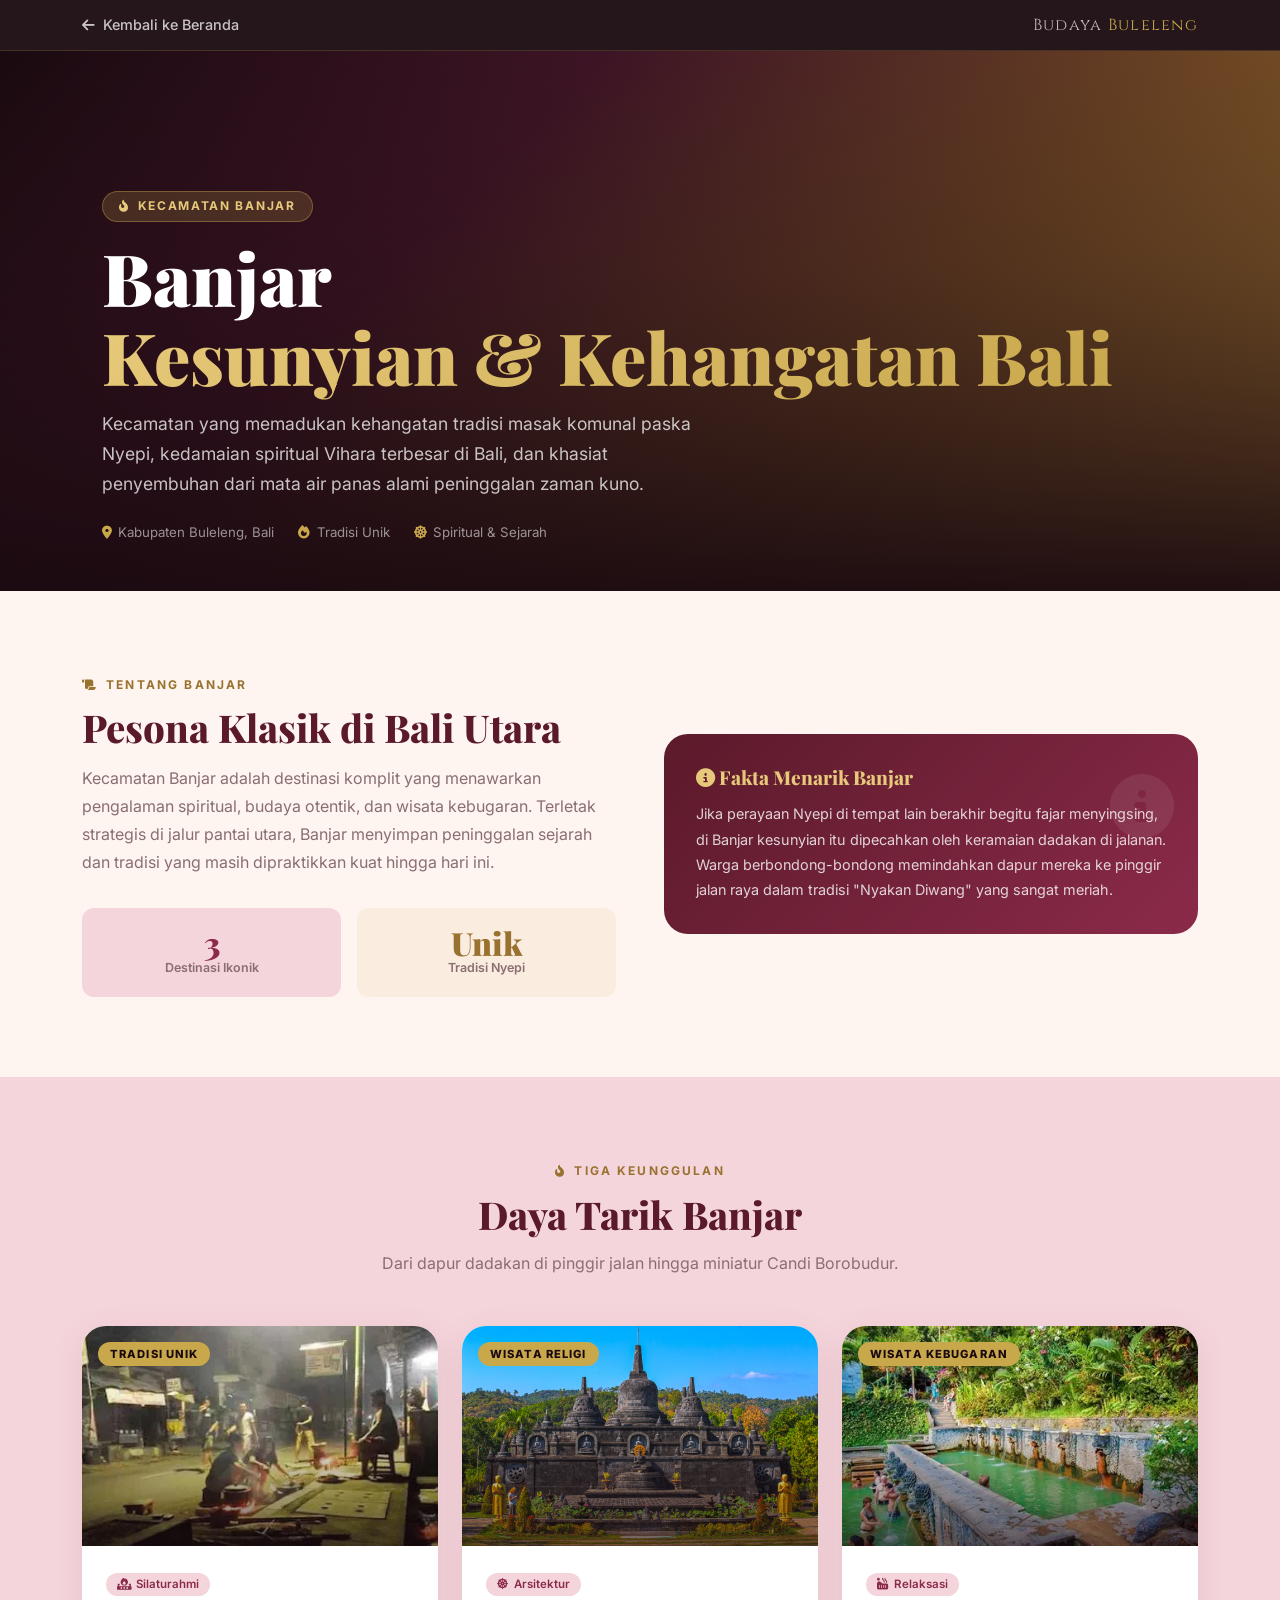
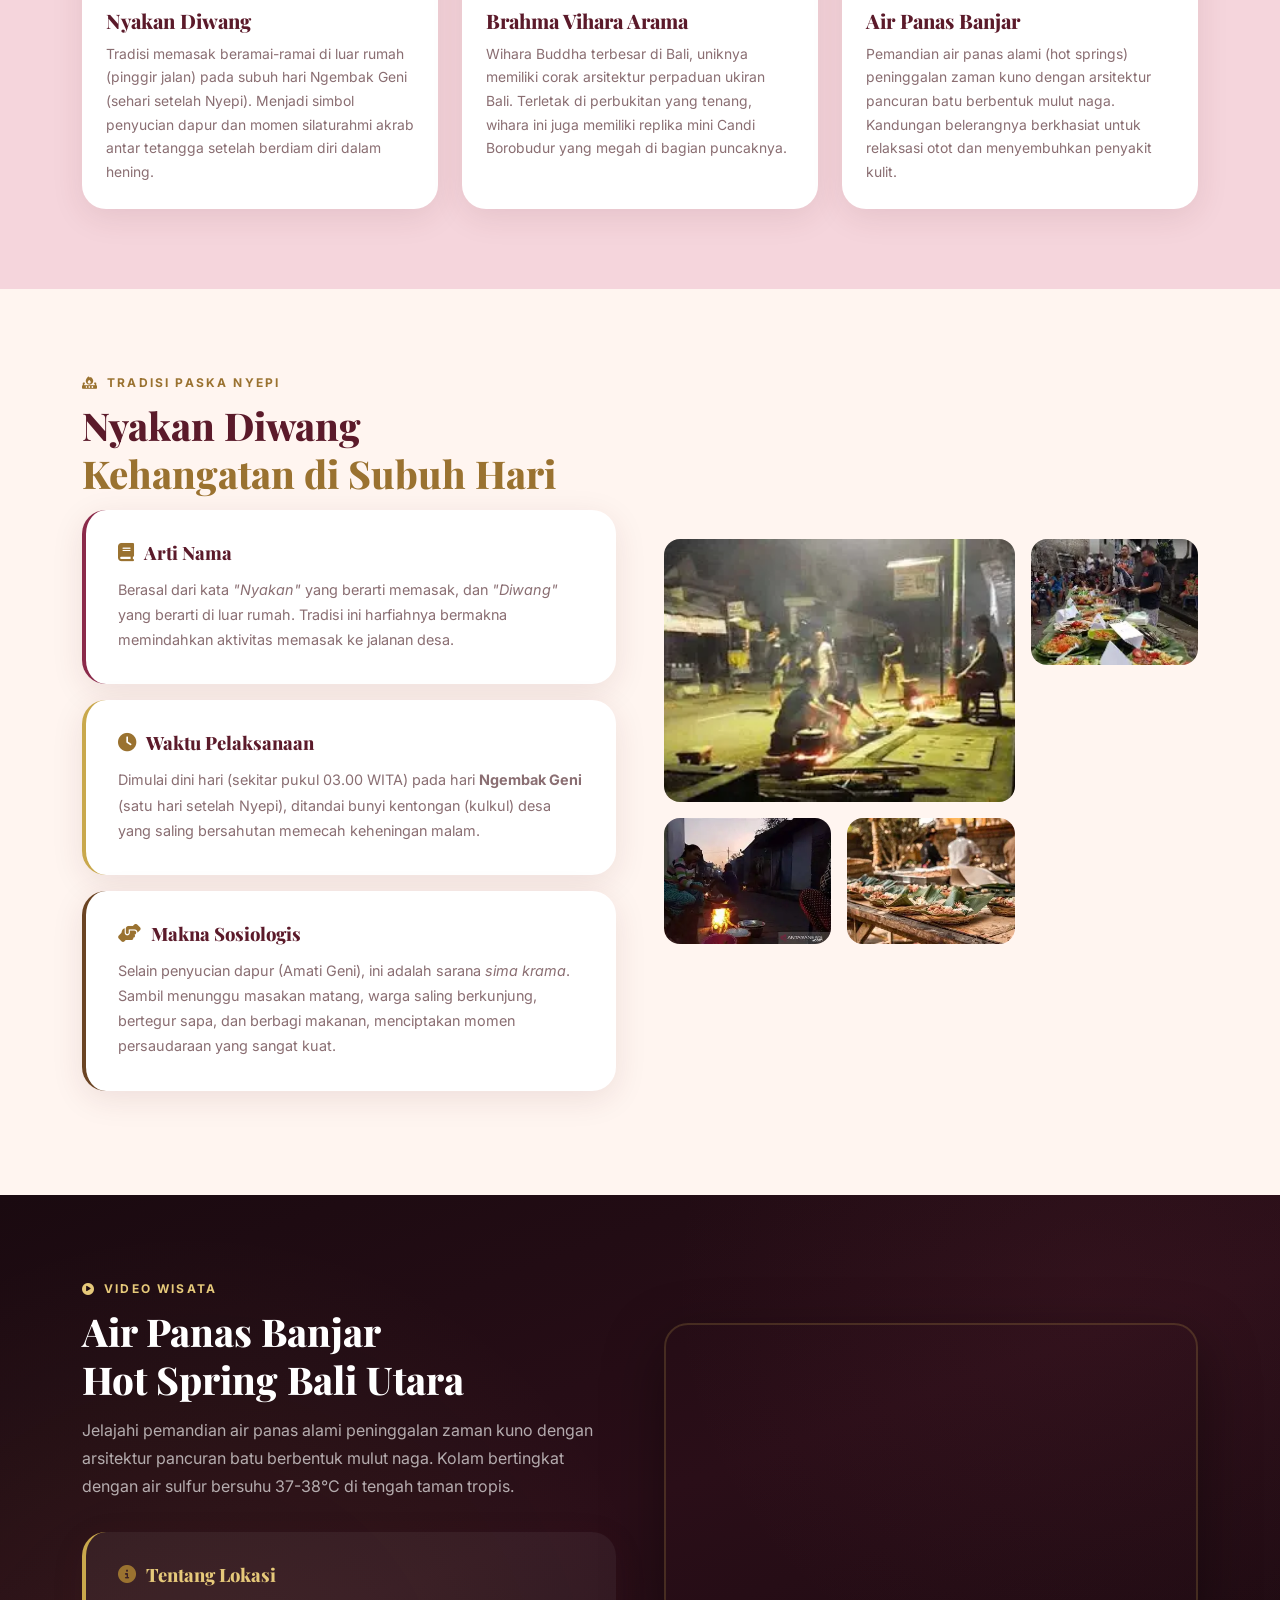
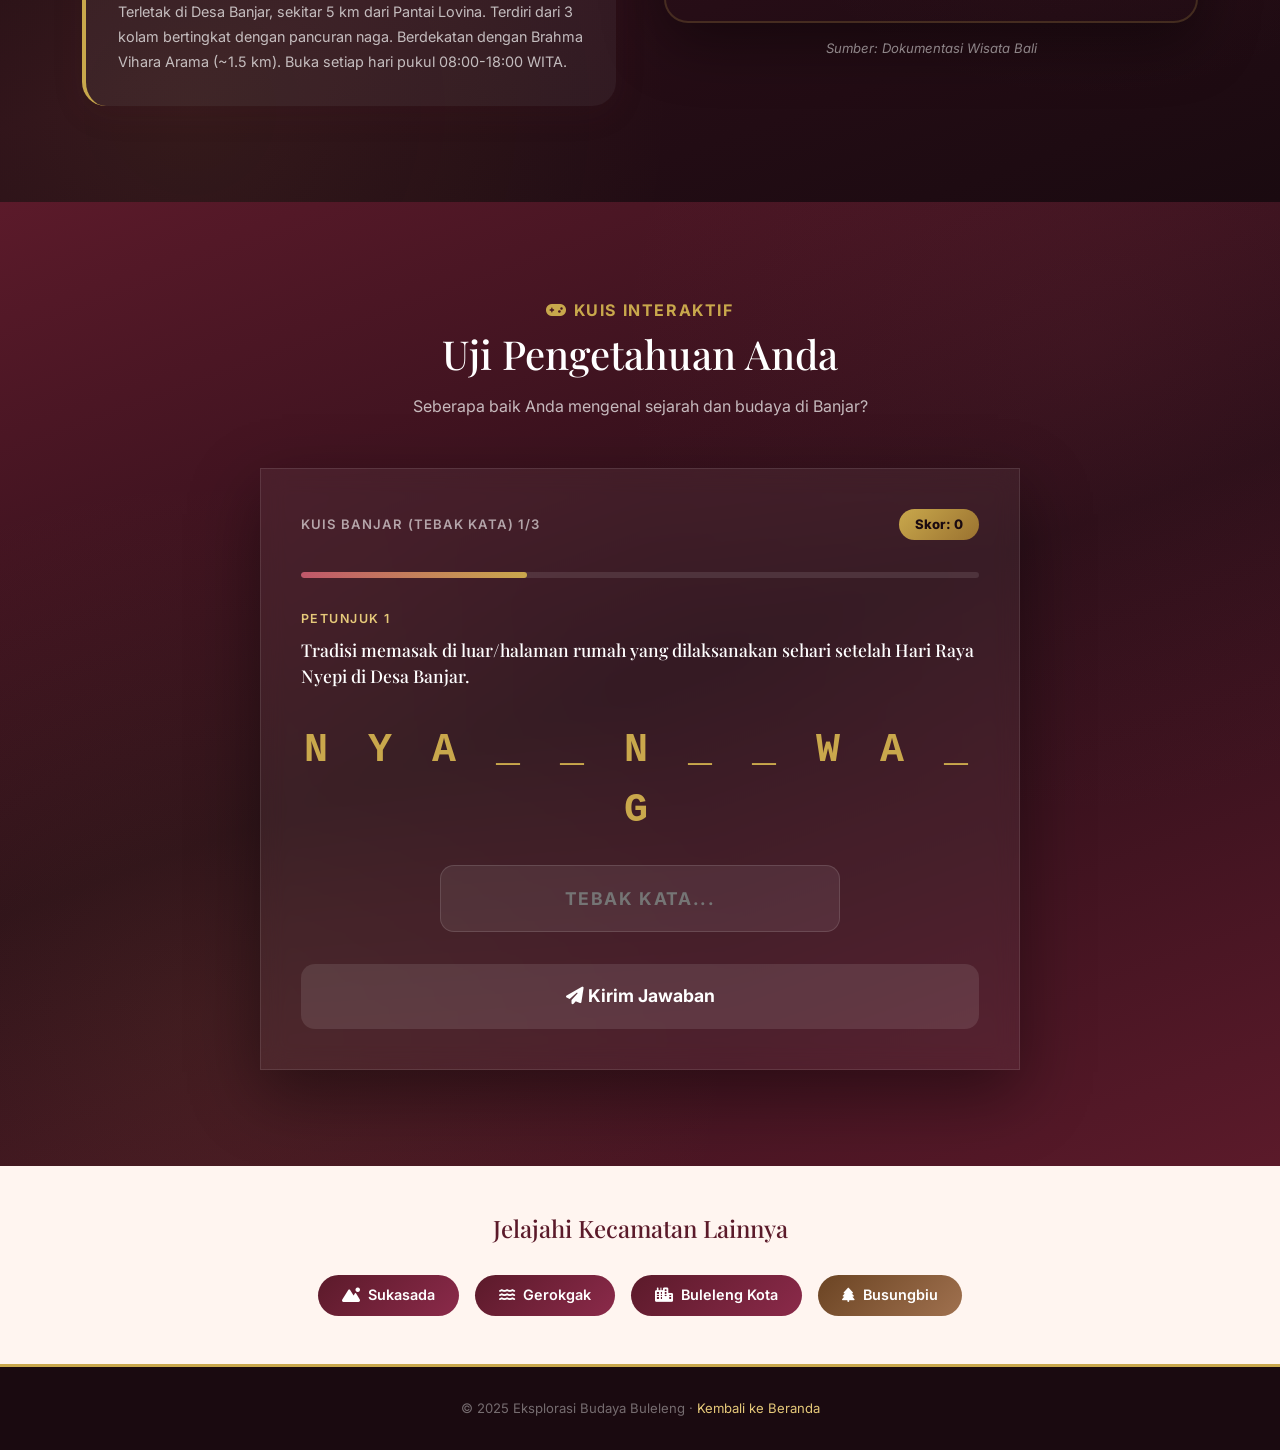
==== banjar.html @ 9726cd0d "Add files via upload" ====
<!DOCTYPE html>
<html lang="id">
<head>
  <meta charset="UTF-8"/>
  <meta name="viewport" content="width=device-width, initial-scale=1.0"/>
  <meta name="description" content="Eksplorasi budaya Kecamatan Banjar, Buleleng, Bali. Tradisi Nyakan Diwang, Brahma Vihara Arama, dan Air Panas Banjar."/>
  <title>Banjar – Eksplorasi Budaya Buleleng</title>
  <link href="https://cdn.jsdelivr.net/npm/bootstrap@5.3.3/dist/css/bootstrap.min.css" rel="stylesheet"/>
  <link href="https://cdnjs.cloudflare.com/ajax/libs/font-awesome/6.5.2/css/all.min.css" rel="stylesheet"/>
  <link href="https://fonts.googleapis.com/css2?family=Playfair+Display:ital,wght@0,400;0,700;0,900;1,400&family=Inter:wght@300;400;500;600;700&family=Cinzel:wght@400;700&display=swap" rel="stylesheet"/>
  <link href="kecamatan.css" rel="stylesheet"/>
</head>
<body>

<div class="topbar">
  <div class="container d-flex align-items-center justify-content-between">
    <a href="index.html" class="back-btn"><i class="fa-solid fa-arrow-left"></i> Kembali ke Beranda</a>
    <span class="topbar-brand"><span>Budaya</span> Buleleng</span>

  </div>
</div>

<div class="page-hero" style="background:linear-gradient(135deg,#1A0A10,#3D1425,#6B4423,#9A7230);">
  <div class="page-hero-overlay"></div>
  <div class="page-hero-content container">
    <div class="page-hero-badge"><i class="fa-solid fa-fire-flame-curved"></i> Kecamatan Banjar</div>
    <h1 class="page-hero-title">Banjar<br><span class="accent">Kesunyian & Kehangatan Bali</span></h1>
    <p class="page-hero-desc">Kecamatan yang memadukan kehangatan tradisi masak komunal paska Nyepi, kedamaian spiritual Vihara terbesar di Bali, dan khasiat penyembuhan dari mata air panas alami peninggalan zaman kuno.</p>
    <div class="hero-meta">
      <span class="hero-meta-item"><i class="fa-solid fa-location-dot"></i> Kabupaten Buleleng, Bali</span>
      <span class="hero-meta-item"><i class="fa-solid fa-fire"></i> Tradisi Unik</span>
      <span class="hero-meta-item"><i class="fa-solid fa-dharmachakra"></i> Spiritual &amp; Sejarah</span>
    </div>
  </div>
</div>

<section class="content-section">
  <div class="container">
    <div class="row g-5 align-items-center">
      <div class="col-lg-6 reveal">
        <div class="sec-tag"><i class="fa-solid fa-scroll"></i> Tentang Banjar</div>
        <h2 class="sec-title">Pesona Klasik di Bali Utara</h2>
        <p class="sec-desc">Kecamatan Banjar adalah destinasi komplit yang menawarkan pengalaman spiritual, budaya otentik, dan wisata kebugaran. Terletak strategis di jalur pantai utara, Banjar menyimpan peninggalan sejarah dan tradisi yang masih dipraktikkan kuat hingga hari ini.</p>
        <div class="row g-3">
          <div class="col-6"><div class="stat-box maroon"><div class="stat-box-number">3</div><div class="stat-box-label">Destinasi Ikonik</div></div></div>
          <div class="col-6"><div class="stat-box gold"><div class="stat-box-number">Unik</div><div class="stat-box-label">Tradisi Nyepi</div></div></div>
        </div>
      </div>
      <div class="col-lg-6 reveal reveal-delay-2">
        <div class="fact-box">
          <h4><i class="fa-solid fa-circle-info"></i> Fakta Menarik Banjar</h4>
          <p>Jika perayaan Nyepi di tempat lain berakhir begitu fajar menyingsing, di Banjar kesunyian itu dipecahkan oleh keramaian dadakan di jalanan. Warga berbondong-bondong memindahkan dapur mereka ke pinggir jalan raya dalam tradisi "Nyakan Diwang" yang sangat meriah.</p>
        </div>
      </div>
    </div>
  </div>
</section>

<section class="content-section alt-bg">
  <div class="container">
    <div class="section-header text-center mb-5 reveal">
      <div class="sec-tag"><i class="fa-solid fa-fire-flame-curved"></i> Tiga Keunggulan</div>
      <h2 class="sec-title">Daya Tarik Banjar</h2>
      <p style="color:var(--text-muted);max-width:560px;margin:0 auto;font-size:1rem;line-height:1.7;">Dari dapur dadakan di pinggir jalan hingga miniatur Candi Borobudur.</p>
    </div>
    <div class="row g-4">
      <div class="col-lg-4 col-md-6 reveal reveal-delay-1">
        <div class="topic-card">
          <div class="topic-card-img">
            <img src="footage/banjar/nyakandiwang1.webp" alt="Nyakan Diwang" loading="lazy" onerror="this.style.display='none'; this.parentElement.style.background='linear-gradient(135deg,var(--brown),var(--gold-dark))';">
            <div class="topic-card-img-overlay"></div>
            <div class="topic-card-badge">Tradisi Unik</div>
          </div>
          <div class="topic-card-body">
            <div class="topic-tag"><i class="fa-solid fa-fire-burner"></i> Silaturahmi</div>
            <h3>Nyakan Diwang</h3>
            <p>Tradisi memasak beramai-ramai di luar rumah (pinggir jalan) pada subuh hari Ngembak Geni (sehari setelah Nyepi). Menjadi simbol penyucian dapur dan momen silaturahmi akrab antar tetangga setelah berdiam diri dalam hening.</p>
          </div>
        </div>
      </div>
      <div class="col-lg-4 col-md-6 reveal reveal-delay-2">
        <div class="topic-card">
          <div class="topic-card-img">
            <img src="footage/banjar/brahmaviharaarama.jpg" alt="Brahma Vihara Arama" loading="lazy" onerror="this.style.display='none'; this.parentElement.style.background='linear-gradient(135deg,var(--primary),var(--primary-mid))';">
            <div class="topic-card-img-overlay"></div>
            <div class="topic-card-badge">Wisata Religi</div>
          </div>
          <div class="topic-card-body">
            <div class="topic-tag"><i class="fa-solid fa-dharmachakra"></i> Arsitektur</div>
            <h3>Brahma Vihara Arama</h3>
            <p>Wihara Buddha terbesar di Bali, uniknya memiliki corak arsitektur perpaduan ukiran Bali. Terletak di perbukitan yang tenang, wihara ini juga memiliki replika mini Candi Borobudur yang megah di bagian puncaknya.</p>
          </div>
        </div>
      </div>
      <div class="col-lg-4 col-md-6 reveal reveal-delay-3">
        <div class="topic-card">
          <div class="topic-card-img">
            <img src="footage/banjar/airpanasbanjar.webp" alt="Air Panas Banjar" loading="lazy" onerror="this.style.display='none'; this.parentElement.style.background='linear-gradient(135deg,var(--primary-mid),var(--primary-light))';">
            <div class="topic-card-img-overlay"></div>
            <div class="topic-card-badge">Wisata Kebugaran</div>
          </div>
          <div class="topic-card-body">
            <div class="topic-tag"><i class="fa-solid fa-hot-tub-person"></i> Relaksasi</div>
            <h3>Air Panas Banjar</h3>
            <p>Pemandian air panas alami (hot springs) peninggalan zaman kuno dengan arsitektur pancuran batu berbentuk mulut naga. Kandungan belerangnya berkhasiat untuk relaksasi otot dan menyembuhkan penyakit kulit.</p>
          </div>
        </div>
      </div>
    </div>
  </div>
</section>

<!-- DETAIL NYAKAN DIWANG -->
<section class="content-section">
  <div class="container">
    <div class="row g-5 align-items-center">
      <div class="col-lg-6 reveal">
        <div class="sec-tag"><i class="fa-solid fa-fire-burner"></i> Tradisi Paska Nyepi</div>
        <h2 class="sec-title">Nyakan Diwang<br><span style="color:var(--gold-dark);">Kehangatan di Subuh Hari</span></h2>
        <div class="info-block mb-3">
          <h4><i class="fa-solid fa-book"></i> Arti Nama</h4>
          <p>Berasal dari kata <em>"Nyakan"</em> yang berarti memasak, dan <em>"Diwang"</em> yang berarti di luar rumah. Tradisi ini harfiahnya bermakna memindahkan aktivitas memasak ke jalanan desa.</p>
        </div>
        <div class="info-block gold-border mb-3">
          <h4><i class="fa-solid fa-clock"></i> Waktu Pelaksanaan</h4>
          <p>Dimulai dini hari (sekitar pukul 03.00 WITA) pada hari <strong>Ngembak Geni</strong> (satu hari setelah Nyepi), ditandai bunyi kentongan (kulkul) desa yang saling bersahutan memecah keheningan malam.</p>
        </div>
        <div class="info-block brown-border">
          <h4><i class="fa-solid fa-handshake-angle"></i> Makna Sosiologis</h4>
          <p>Selain penyucian dapur (Amati Geni), ini adalah sarana <em>sima krama</em>. Sambil menunggu masakan matang, warga saling berkunjung, bertegur sapa, dan berbagi makanan, menciptakan momen persaudaraan yang sangat kuat.</p>
        </div>
      </div>
      <div class="col-lg-6 reveal reveal-delay-2">
        <div class="gallery-grid">
          <div class="gallery-item" style="grid-column:span 2;">
            <img src="footage/banjar/nyakandiwang1.webp" alt="Masak luar rumah" loading="lazy">
            <div class="gallery-item-overlay"><i class="fa-solid fa-magnifying-glass-plus"></i></div>
          </div>
          <div class="gallery-item">
            <img src="footage/banjar/nyakandiwang2.webp" alt="Kebersamaan" loading="lazy">
            <div class="gallery-item-overlay"><i class="fa-solid fa-magnifying-glass-plus"></i></div>
          </div>
          <div class="gallery-item">
            <img src="footage/banjar/nyakandiwang3.webp" alt="Masak masakan" loading="lazy">
            <div class="gallery-item-overlay"><i class="fa-solid fa-magnifying-glass-plus"></i></div>
          </div>
          <div class="gallery-item">
            <img src="footage/banjar/nyakandiwang4.webp" alt="Suasana pagi" loading="lazy">
            <div class="gallery-item-overlay"><i class="fa-solid fa-magnifying-glass-plus"></i></div>
          </div>
        </div>
      </div>
    </div>
  </div>
</section>

<!-- VIDEO — AIR PANAS BANJAR -->
<section class="video-section">
  <div class="container">
    <div class="row g-5 align-items-center">
      <div class="col-lg-6 reveal">
        <div class="sec-tag"><i class="fa-solid fa-play-circle"></i> Video Wisata</div>
        <h2 class="sec-title">Air Panas Banjar<br>Hot Spring Bali Utara</h2>
        <p class="sec-desc">Jelajahi pemandian air panas alami peninggalan zaman kuno dengan arsitektur pancuran batu berbentuk mulut naga. Kolam bertingkat dengan air sulfur bersuhu 37-38°C di tengah taman tropis.</p>
        <div class="info-block mb-3" style="background:rgba(255,255,255,0.05);border-color:var(--gold);">
          <h4 style="color:var(--gold-light);"><i class="fa-solid fa-info-circle"></i> Tentang Lokasi</h4>
          <p style="color:rgba(255,255,255,0.7);">Terletak di Desa Banjar, sekitar 5 km dari Pantai Lovina. Terdiri dari 3 kolam bertingkat dengan pancuran naga. Berdekatan dengan Brahma Vihara Arama (~1.5 km). Buka setiap hari pukul 08:00-18:00 WITA.</p>
        </div>
      </div>
      <div class="col-lg-6 reveal reveal-delay-2">
        <div class="video-embed">
          <iframe src="https://www.youtube.com/embed/0n7kF4XPb5k" title="Air Panas Banjar — Wisata Bali Utara" allowfullscreen loading="lazy"></iframe>
        </div>
        <p class="video-caption">Sumber: Dokumentasi Wisata Bali</p>
      </div>
    </div>
  </div>
</section>

  <!-- QUIZ SECTION -->
  <section id="quiz-section">
    <div class="container text-center mb-5 reveal">
      <span class="section-tag" style="color:var(--gold); font-weight:700; letter-spacing:0.1em; text-transform:uppercase; display:block; margin-bottom:0.5rem;"><i class="fa-solid fa-gamepad"></i> Kuis Interaktif</span>
      <h2 class="section-title" style="font-family:'Playfair Display',serif; font-size:2.5rem; color:var(--white); margin-bottom:1rem;">Uji Pengetahuan Anda</h2>
      <p class="section-desc" style="color:rgba(255,255,255,0.7); max-width:600px; margin:0 auto;">Seberapa baik Anda mengenal sejarah dan budaya di Banjar?</p>
    </div>
    <div class="container reveal">
      <div class="quiz-wrapper">
        <div class="quiz-box">
          <div class="quiz-header">
            <span class="quiz-progress-label">Kuis Banjar (Tebak Kata) <span id="quiz-progress-text">1/3</span></span>
            <span class="quiz-score-badge" id="quiz-score">Skor: 0</span>
          </div>
          <div class="quiz-progress-bar-wrap">
            <div class="quiz-progress-bar" id="quiz-progress-bar" style="width:33.33%;"></div>
          </div>
          
          <div id="quiz-content">
            <p class="quiz-q-num" id="quiz-q-num">Petunjuk 1</p>
            <h3 class="quiz-question" id="quiz-question-text" style="font-size:1.1rem; font-weight:500;"></h3>
            
            <div style="text-align:center; margin: 2rem 0;">
              <div id="quiz-word-clue" style="font-family: monospace; font-size: 2.5rem; letter-spacing: 0.5rem; color: var(--gold); font-weight: bold; margin-bottom: 1.5rem;"></div>
              
              <input type="text" id="quiz-input" placeholder="Tebak kata..." class="quiz-input-text" style="max-width:400px; text-transform:uppercase; font-weight:bold; letter-spacing:0.1rem; margin:0 auto; display:block;">
            </div>
            
            <button class="quiz-submit-btn" id="quiz-submit-btn" onclick="checkAnswer()"><i class="fa-solid fa-paper-plane"></i> Kirim Jawaban</button>
            <div class="quiz-feedback" id="quiz-feedback"></div>
            <button class="quiz-next-btn" id="quiz-next-btn" onclick="nextQuestion()">Selanjutnya <i class="fa-solid fa-arrow-right"></i></button>
          </div>
          
          <div class="quiz-result" id="quiz-result">
            <span class="result-trophy">🏆</span>
            <h2 class="sec-title mb-3">Kuis Selesai!</h2>
            <p style="color:rgba(255,255,255,0.7); margin-bottom:2rem; font-size:1.1rem;">Skor Akhir Anda: <strong id="quiz-final-score" style="color:var(--gold-light); font-size:1.5rem;">0</strong> / 3</p>
            <button class="pdf-btn" onclick="resetQuiz()"><i class="fa-solid fa-rotate-right"></i> Coba Lagi</button>
          </div>
        </div>
      </div>
    </div>
  </section>

  <!-- Quiz Script -->
  <script>
    const questions = [
      {
        q: "Tradisi memasak di luar/halaman rumah yang dilaksanakan sehari setelah Hari Raya Nyepi di Desa Banjar.",
        word: "NYAKAN DIWANG",
        clue: "N Y A _ _ N   _ _ W A _ G",
        explanation: "Nyakan Diwang adalah tradisi khas Kecamatan Banjar untuk menyucikan rumah dan merekatkan tali persaudaraan antarwarga setelah melaksanakan Catur Brata Penyepian."
      },
      {
        q: "Sumber air alami yang mengandung belerang di Banjar, dipercaya dapat menyembuhkan penyakit kulit.",
        word: "AIR PANAS",
        clue: "A _ R   P _ _ A S",
        explanation: "Air Panas Banjar adalah pemandian air panas alami dengan kadar belerang tinggi peninggalan bersejarah."
      },
      {
        q: "Brahma Vihara Arama merupakan vihara terbesar di Bali, memiliki miniatur arsitektur candi yang sangat terkenal di dunia yaitu candi...",
        word: "BOROBUDUR",
        clue: "B _ R _ _ U D U _",
        explanation: "Vihara ini menampilkan inkulturasi arsitektur Bali dan Buddha, serta memiliki replika Candi Borobudur yang megah."
      }
    ];

    let currentQ = 0;
    let score = 0;

    function renderQuestion() {
      const q = questions[currentQ];
      document.getElementById('quiz-q-num').innerText = `Petunjuk ${currentQ + 1}`;
      document.getElementById('quiz-question-text').innerText = q.q;
      document.getElementById('quiz-word-clue').innerText = q.clue;
      
      const input = document.getElementById('quiz-input');
      input.value = '';
      input.disabled = false;
      input.style.borderColor = 'rgba(255,255,255,0.12)';
      
      document.getElementById('quiz-submit-btn').style.display = 'block';
      document.getElementById('quiz-progress-text').innerText = `${currentQ + 1}/${questions.length}`;
      document.getElementById('quiz-progress-bar').style.width = `${((currentQ + 1) / questions.length) * 100}%`;
      
      const feedback = document.getElementById('quiz-feedback');
      feedback.className = 'quiz-feedback';
      feedback.style.display = 'none';
      document.getElementById('quiz-next-btn').classList.remove('show');
      
      input.focus();
    }

    function checkAnswer() {
      const q = questions[currentQ];
      const input = document.getElementById('quiz-input');
      const userAns = input.value.replace(/\s+/g, '').toLowerCase();
      const correctAns = q.word.replace(/\s+/g, '').toLowerCase();
      
      if(userAns === '') return;
      
      input.disabled = true;
      document.getElementById('quiz-submit-btn').style.display = 'none';
      
      const feedback = document.getElementById('quiz-feedback');
      feedback.style.display = 'block';
      
      if (userAns === correctAns) {
        input.style.borderColor = '#4ade80';
        input.value = q.word; 
        score++;
        document.getElementById('quiz-score').innerText = `Skor: ${score}`;
        feedback.className = 'quiz-feedback correct-fb show';
        feedback.innerHTML = `<i class="fa-solid fa-circle-check"></i> <strong>Benar Sekali!</strong> ${q.explanation}`;
      } else {
        input.style.borderColor = '#f87171';
        feedback.className = 'quiz-feedback wrong-fb show';
        feedback.innerHTML = `<i class="fa-solid fa-circle-xmark"></i> <strong>Salah.</strong> Jawaban yang benar adalah <strong>${q.word}</strong>. ${q.explanation}`;
      }
      
      document.getElementById('quiz-next-btn').classList.add('show');
    }

    document.getElementById('quiz-input').addEventListener('keypress', function(e) {
      if(e.key === 'Enter' && !this.disabled) {
        checkAnswer();
      }
    });

    function nextQuestion() {
      currentQ++;
      if (currentQ < questions.length) {
        renderQuestion();
      } else {
        document.getElementById('quiz-content').style.display = 'none';
        document.getElementById('quiz-result').classList.add('show');
        document.getElementById('quiz-final-score').innerText = score;
      }
    }

    function resetQuiz() {
      currentQ = 0;
      score = 0;
      document.getElementById('quiz-score').innerText = `Skor: 0`;
      document.getElementById('quiz-result').classList.remove('show');
      document.getElementById('quiz-content').style.display = 'block';
      renderQuestion();
    }

    document.addEventListener('DOMContentLoaded', renderQuestion);
  </script>

<section class="nav-kec-section">
  <div class="container">
    <h3>Jelajahi Kecamatan Lainnya</h3>
    <div class="row g-3 justify-content-center">
      <div class="col-auto"><a href="sukasada.html" class="nav-kec-btn"><i class="fa-solid fa-mountain-sun"></i> Sukasada</a></div>
      <div class="col-auto"><a href="gerokgak.html" class="nav-kec-btn"><i class="fa-solid fa-water"></i> Gerokgak</a></div>
      <div class="col-auto"><a href="buleleng.html" class="nav-kec-btn"><i class="fa-solid fa-city"></i> Buleleng Kota</a></div>
      <div class="col-auto"><a href="busungbiu.html" class="nav-kec-btn brown"><i class="fa-solid fa-tree"></i> Busungbiu</a></div>
    </div>
  </div>
</section>

<div class="page-footer"><p>&copy; 2025 Eksplorasi Budaya Buleleng &middot; <a href="index.html">Kembali ke Beranda</a></p></div>

<script src="https://cdn.jsdelivr.net/npm/bootstrap@5.3.3/dist/js/bootstrap.bundle.min.js"></script>
<script>
  const ro = new IntersectionObserver(entries => entries.forEach(e => { if(e.isIntersecting){ e.target.classList.add('visible'); ro.unobserve(e.target); } }), {threshold:0.1, rootMargin:'0px 0px -40px 0px'});
  document.querySelectorAll('.reveal').forEach(el => ro.observe(el));
</script>
</body>
</html>
---- kecamatan.css ----
/* ===================================================
   KECAMATAN DETAIL PAGES — Shared Stylesheet
   Palette: Maroon / Deep Red / Gold (selaras dgn style.css)
   =================================================== */

/* ─── ROOT VARIABLES ─── */
:root {
  --gold:        #C9A84C;
  --gold-light:  #E6C97A;
  --gold-dark:   #9A7230;
  --primary:     #5B1A2A;
  --primary-mid: #8B2A4A;
  --primary-light:#C0576A;
  --primary-pale: #F5D5DC;
  --brown:       #6B4423;
  --brown-light: #A0714F;
  --cream:       #FFF5F0;
  --dark:        #1A0A10;
  --text-muted:  #8A6E72;
  --white:       #FFFFFF;
  --shadow:      0 8px 32px rgba(91,26,42,0.10);
  --shadow-lg:   0 20px 60px rgba(91,26,42,0.18);
  --radius:      16px;
  --radius-lg:   24px;
  --transition:  all 0.35s cubic-bezier(0.4, 0, 0.2, 1);
}

/* ─── RESET ─── */
*, *::before, *::after { box-sizing: border-box; margin: 0; padding: 0; }
html { scroll-behavior: smooth; }
body { font-family: 'Inter', sans-serif; background: var(--cream); color: var(--dark); overflow-x: hidden; }
::-webkit-scrollbar { width: 8px; }
::-webkit-scrollbar-track { background: var(--dark); }
::-webkit-scrollbar-thumb { background: var(--gold); border-radius: 4px; }

/* ─── TOPBAR ─── */
.topbar {
  background: rgba(26, 10, 16, 0.95);
  backdrop-filter: blur(12px); -webkit-backdrop-filter: blur(12px);
  padding: 0.8rem 2rem;
  position: sticky; top: 0; z-index: 100;
  border-bottom: 1px solid rgba(201,168,76,0.2);
}
.back-btn {
  display: inline-flex; align-items: center; gap: 0.5rem;
  color: rgba(255,255,255,0.75); text-decoration: none;
  font-size: 0.9rem; font-weight: 500; transition: color 0.3s;
}
.back-btn:hover { color: var(--gold-light); }
.topbar-brand {
  font-family: 'Cinzel', serif; color: var(--gold);
  font-size: 1rem; letter-spacing: 0.08em;
}
.topbar-brand span { color: rgba(255,255,255,0.7); }

/* ─── PAGE HERO ─── */
.page-hero {
  position: relative; min-height: 60vh;
  display: flex; align-items: flex-end; overflow: hidden;
  background: linear-gradient(135deg, #1A0A10, #3D1425, #5B1A2A);
}
.page-hero::before {
  content: ''; position: absolute; inset: 0;
  background-size: cover; background-position: center;
  opacity: 0.25;
}
.page-hero-overlay {
  position: absolute; inset: 0;
  background: linear-gradient(to top, rgba(26,10,16,0.95) 0%, rgba(26,10,16,0.3) 60%, transparent 100%);
}
.page-hero-content {
  position: relative; z-index: 2; padding: 4rem 2rem 3rem; width: 100%;
}
.page-hero-badge {
  display: inline-flex; align-items: center; gap: 0.5rem;
  background: rgba(201,168,76,0.2); border: 1px solid rgba(201,168,76,0.4);
  color: var(--gold-light); padding: 0.35rem 1rem; border-radius: 50px;
  font-size: 0.75rem; font-weight: 700; letter-spacing: 0.14em;
  text-transform: uppercase; margin-bottom: 1rem;
  backdrop-filter: blur(8px);
}
.page-hero-title {
  font-family: 'Playfair Display', serif;
  font-size: clamp(2.5rem, 6vw, 4.5rem); font-weight: 900;
  color: var(--white); line-height: 1.1; margin-bottom: 0.8rem;
}
.page-hero-title .accent {
  background: linear-gradient(135deg, var(--gold-light), var(--gold));
  -webkit-background-clip: text; -webkit-text-fill-color: transparent;
  background-clip: text;
}
.page-hero-desc {
  font-size: 1.1rem; color: rgba(255,255,255,0.75);
  max-width: 600px; line-height: 1.7; margin-bottom: 1.5rem;
}
.hero-meta { display: flex; gap: 1.5rem; flex-wrap: wrap; }
.hero-meta-item {
  display: flex; align-items: center; gap: 0.4rem;
  color: rgba(255,255,255,0.55); font-size: 0.83rem;
}
.hero-meta-item i { color: var(--gold); }

/* ─── PDF DOWNLOAD BUTTON ─── */
.pdf-btn {
  display: inline-flex; align-items: center; gap: 0.5rem;
  background: linear-gradient(135deg, var(--gold), var(--gold-dark));
  color: var(--dark); font-weight: 700; padding: 0.7rem 1.6rem;
  border-radius: 50px; text-decoration: none; font-size: 0.9rem;
  transition: var(--transition);
  box-shadow: 0 4px 16px rgba(201,168,76,0.35);
}
.pdf-btn:hover {
  transform: translateY(-2px);
  box-shadow: 0 8px 24px rgba(201,168,76,0.5);
  color: var(--dark);
}

/* ─── CONTENT SECTIONS ─── */
.content-section { padding: 5rem 0; }
.content-section.alt-bg { background: var(--primary-pale); }

/* ─── SECTION HEADER ─── */
.sec-tag {
  display: inline-flex; align-items: center; gap: 0.5rem;
  color: var(--gold-dark); font-size: 0.75rem; font-weight: 700;
  letter-spacing: 0.18em; text-transform: uppercase; margin-bottom: 0.6rem;
}
.sec-title {
  font-family: 'Playfair Display', serif;
  font-size: clamp(1.6rem, 3.5vw, 2.4rem); font-weight: 800;
  color: var(--primary); line-height: 1.25; margin-bottom: 0.8rem;
}
.sec-desc {
  font-size: 1rem; color: var(--text-muted);
  line-height: 1.75; margin-bottom: 2rem;
}

/* ─── TOPIC CARDS ─── */
.topic-card {
  background: var(--white); border-radius: var(--radius-lg);
  overflow: hidden; box-shadow: var(--shadow);
  transition: transform 0.3s, box-shadow 0.3s; height: 100%;
}
.topic-card:hover { transform: translateY(-6px); box-shadow: var(--shadow-lg); }
.topic-card-img { position: relative; height: 220px; overflow: hidden; }
.topic-card-img img {
  width: 100%; height: 100%; object-fit: cover; transition: transform 0.5s;
}
.topic-card:hover .topic-card-img img { transform: scale(1.07); }
.topic-card-img-overlay {
  position: absolute; inset: 0;
  background: linear-gradient(to top, rgba(26,10,16,0.6) 0%, transparent 60%);
}
.topic-card-badge {
  position: absolute; top: 1rem; left: 1rem;
  background: var(--gold); color: var(--dark);
  padding: 0.25rem 0.75rem; border-radius: 50px;
  font-size: 0.7rem; font-weight: 800;
  letter-spacing: 0.1em; text-transform: uppercase;
}
.topic-card-body { padding: 1.5rem; }
.topic-card-body h3 {
  font-family: 'Playfair Display', serif;
  font-size: 1.25rem; font-weight: 800;
  color: var(--primary); margin-bottom: 0.6rem;
}
.topic-card-body p {
  font-size: 0.87rem; color: var(--text-muted);
  line-height: 1.7; margin: 0;
}
.topic-tag {
  display: inline-flex; align-items: center; gap: 0.3rem;
  background: var(--primary-pale); color: var(--primary-mid);
  padding: 0.2rem 0.7rem; border-radius: 50px;
  font-size: 0.72rem; font-weight: 600; margin-bottom: 0.8rem;
}

/* ─── INFO BLOCKS ─── */
.info-block {
  background: var(--white); border-radius: var(--radius-lg);
  padding: 2rem; box-shadow: var(--shadow); margin-bottom: 1.5rem;
  border-left: 4px solid var(--primary-mid);
}
.info-block.gold-border { border-left-color: var(--gold); }
.info-block.brown-border { border-left-color: var(--brown); }
.info-block h4 {
  font-family: 'Playfair Display', serif;
  font-size: 1.15rem; font-weight: 800;
  color: var(--primary); margin-bottom: 0.8rem;
  display: flex; align-items: center; gap: 0.6rem;
}
.info-block h4 i { color: var(--gold-dark); }
.info-block p {
  font-size: 0.9rem; color: var(--text-muted);
  line-height: 1.75; margin: 0;
}

/* ─── GALLERY ─── */
.gallery-grid {
  display: grid; grid-template-columns: repeat(3, 1fr); gap: 1rem;
}
@media (max-width: 768px) { .gallery-grid { grid-template-columns: 1fr 1fr; } }
@media (max-width: 480px) { .gallery-grid { grid-template-columns: 1fr; } }
.gallery-item {
  border-radius: var(--radius); overflow: hidden;
  aspect-ratio: 4/3; cursor: pointer; position: relative;
}
.gallery-item img {
  width: 100%; height: 100%; object-fit: cover; transition: transform 0.4s;
}
.gallery-item:hover img { transform: scale(1.08); }
.gallery-item-overlay {
  position: absolute; inset: 0; background: rgba(26,10,16,0.35);
  opacity: 0; transition: opacity 0.3s;
  display: flex; align-items: center; justify-content: center;
  color: #fff; font-size: 1.5rem;
}
.gallery-item:hover .gallery-item-overlay { opacity: 1; }

/* ─── FACT BOX ─── */
.fact-box {
  background: linear-gradient(135deg, var(--primary), var(--primary-mid));
  color: var(--white); border-radius: var(--radius-lg);
  padding: 2rem; position: relative; overflow: hidden;
}
.fact-box::before {
  content: '\f05a'; font-family: 'Font Awesome 6 Free'; font-weight: 900;
  position: absolute; right: 1.5rem; top: 1.5rem;
  font-size: 4rem; opacity: 0.08;
}
.fact-box h4 {
  font-family: 'Playfair Display', serif;
  font-size: 1.2rem; font-weight: 800;
  color: var(--gold-light); margin-bottom: 0.8rem;
}
.fact-box p {
  font-size: 0.9rem; color: rgba(255,255,255,0.8);
  line-height: 1.75; margin: 0;
}

/* ─── STAT BOX ─── */
.stat-box {
  border-radius: 12px; padding: 1.2rem; text-align: center;
}
.stat-box.maroon { background: var(--primary-pale); }
.stat-box.gold { background: rgba(201,168,76,0.1); }
.stat-box-number {
  font-family: 'Playfair Display', serif;
  font-size: 2rem; font-weight: 900; line-height: 1;
}
.stat-box.maroon .stat-box-number { color: var(--primary-mid); }
.stat-box.gold .stat-box-number { color: var(--gold-dark); }
.stat-box-label {
  font-size: 0.78rem; color: var(--text-muted); font-weight: 600;
}

/* ─── DECORATIVE BOX ─── */
.deco-box {
  background: linear-gradient(135deg, var(--primary), var(--primary-mid));
  border-radius: var(--radius-lg); padding: 3rem;
  text-align: center; color: white; position: relative; overflow: hidden;
}
.deco-box::before {
  content: ''; position: absolute; top: -30px; right: -30px;
  width: 200px; height: 200px;
  background: rgba(255,255,255,0.04); border-radius: 50%;
}
.deco-box .deco-icon {
  font-size: 4rem; opacity: 0.3; margin-bottom: 1.5rem; display: block;
}
.deco-box h3 {
  font-family: 'Playfair Display', serif;
  font-size: 1.8rem; color: var(--gold-light); margin-bottom: 1rem;
}
.deco-box p {
  font-size: 0.9rem; color: rgba(255,255,255,0.75); line-height: 1.75;
}
.deco-box .deco-stat {
  padding: 1rem; background: rgba(255,255,255,0.08);
  border-radius: 12px; margin-top: 1rem;
}
.deco-box .deco-stat-number {
  font-size: 2rem; font-weight: 900;
  font-family: 'Playfair Display', serif; color: var(--gold-light);
}
.deco-box .deco-stat-label {
  font-size: 0.78rem; color: rgba(255,255,255,0.55);
}

/* ─── VIDEO SECTION ─── */
.video-section {
  background: linear-gradient(160deg, var(--dark) 0%, #2A0E18 50%, var(--dark) 100%);
  padding: 5rem 0; position: relative; overflow: hidden;
}
.video-section::before {
  content: ''; position: absolute; inset: 0;
  background-image:
    radial-gradient(circle at 15% 85%, rgba(201,168,76,0.08) 0%, transparent 40%),
    radial-gradient(circle at 85% 15%, rgba(192,87,106,0.06) 0%, transparent 35%);
  pointer-events: none;
}
.video-section .sec-title { color: var(--white); }
.video-section .sec-desc { color: rgba(255,255,255,0.65); }
.video-section .sec-tag { color: var(--gold-light); }
.video-embed {
  border-radius: var(--radius-lg); overflow: hidden;
  box-shadow: 0 20px 60px rgba(0,0,0,0.4);
  aspect-ratio: 16/9; width: 100%;
  border: 2px solid rgba(201,168,76,0.2);
}
.video-embed iframe {
  width: 100%; height: 100%; border: none;
}
.video-caption {
  color: rgba(255,255,255,0.5); font-size: 0.82rem;
  margin-top: 1rem; text-align: center; font-style: italic;
}

/* ─── CTA SECTION ─── */
.cta-section {
  background: linear-gradient(135deg, var(--primary), var(--primary-mid));
  padding: 4rem 0;
}

/* ─── NAV KECAMATAN ─── */
.nav-kec-section { background: var(--cream); padding: 3rem 0; }
.nav-kec-section h3 {
  font-family: 'Playfair Display', serif;
  color: var(--primary); text-align: center;
  margin-bottom: 2rem; font-size: 1.5rem;
}
.nav-kec-btn {
  background: linear-gradient(135deg, var(--primary), var(--primary-mid));
  color: white; border-radius: 50px; padding: 0.6rem 1.5rem;
  font-weight: 600; text-decoration: none; display: inline-flex;
  align-items: center; gap: 0.5rem; transition: var(--transition);
  font-size: 0.9rem; border: none;
}
.nav-kec-btn:hover {
  transform: translateY(-3px);
  box-shadow: 0 8px 24px rgba(91,26,42,0.35);
  color: white;
}
.nav-kec-btn.gold { background: linear-gradient(135deg, var(--gold-dark), var(--gold)); color: var(--dark); }
.nav-kec-btn.brown { background: linear-gradient(135deg, var(--brown), var(--brown-light)); }

/* ─── FOOTER ─── */
.page-footer {
  background: var(--dark); padding: 2rem; text-align: center;
  border-top: 3px solid var(--gold);
}
.page-footer p { color: rgba(255,255,255,0.4); font-size: 0.82rem; margin: 0; }
.page-footer a { color: var(--gold-light); text-decoration: none; }

/* ─── REVEAL ANIMATIONS ─── */
.reveal {
  opacity: 0; transform: translateY(28px);
  transition: opacity 0.6s ease, transform 0.6s ease;
}
.reveal.visible { opacity: 1; transform: translateY(0); }
.reveal-delay-1 { transition-delay: 0.1s; }
.reveal-delay-2 { transition-delay: 0.2s; }
.reveal-delay-3 { transition-delay: 0.3s; }

/* ─── QUIZ SECTION ─── */
#quiz-section { padding: 6rem 0; background: linear-gradient(160deg, var(--primary) 0%, #2A0E18 50%, var(--primary) 100%); position: relative; overflow: hidden; }
#quiz-section::before { content: ''; position: absolute; inset: 0; background-image: radial-gradient(circle at 15% 85%, rgba(201,168,76,0.08) 0%, transparent 40%), radial-gradient(circle at 85% 15%, rgba(192,87,106,0.06) 0%, transparent 35%); pointer-events: none; }
#quiz-section .section-title { color: var(--white); font-family: 'Playfair Display', serif; font-size: 2.5rem; margin-bottom: 1rem; }
#quiz-section .section-desc { color: rgba(255,255,255,0.7); max-width: 600px; margin: 0 auto; line-height: 1.6; }
#quiz-section .section-tag { color: var(--gold); font-weight: 700; letter-spacing: 0.1em; text-transform: uppercase; display: block; margin-bottom: 0.5rem; }
.quiz-wrapper { max-width: 760px; margin: 0 auto; }
.quiz-box { background: rgba(255,255,255,0.05); border: 1px solid rgba(255,255,255,0.1); border-radius: var(--radius-xl); padding: 2.5rem; backdrop-filter: blur(12px); -webkit-backdrop-filter: blur(12px); box-shadow: 0 24px 64px rgba(0,0,0,0.4); }
.quiz-header { display: flex; align-items: center; justify-content: space-between; margin-bottom: 2rem; flex-wrap: wrap; gap: 1rem; }
.quiz-progress-label { font-size: 0.82rem; color: rgba(255,255,255,0.6); font-weight: 600; letter-spacing: 0.08em; text-transform: uppercase; }
.quiz-score-badge { background: linear-gradient(135deg, var(--gold), var(--gold-dark)); color: var(--dark); padding: 0.35rem 1rem; border-radius: 50px; font-size: 0.82rem; font-weight: 800; }
.quiz-progress-bar-wrap { height: 6px; background: rgba(255,255,255,0.1); border-radius: 3px; margin-bottom: 2rem; overflow: hidden; }
.quiz-progress-bar { height: 100%; background: linear-gradient(90deg, var(--primary-light), var(--gold)); border-radius: 3px; transition: width 0.5s ease; }
.quiz-question { font-family: 'Playfair Display', serif; font-size: clamp(1.1rem, 2.5vw, 1.35rem); font-weight: 700; color: var(--white); line-height: 1.5; margin-bottom: 0.5rem; }
.quiz-q-num { font-size: 0.78rem; color: var(--gold-light); font-weight: 600; letter-spacing: 0.12em; text-transform: uppercase; margin-bottom: 0.5rem; }
.quiz-options { display: flex; flex-direction: column; gap: 0.75rem; margin-top: 1.8rem; }
.quiz-option { display: flex; align-items: center; gap: 1rem; padding: 1rem 1.4rem; border-radius: 14px; border: 1.5px solid rgba(255,255,255,0.12); background: rgba(255,255,255,0.04); cursor: pointer; transition: var(--transition); color: rgba(255,255,255,0.85); font-size: 0.95rem; font-weight: 500; position: relative; overflow: hidden; text-align: left; width: 100%; font-family: 'Inter', sans-serif; }
.quiz-option:hover:not(.disabled) { border-color: var(--primary-light); transform: translateX(6px); color: var(--white); background: rgba(192,87,106,0.15); }
.quiz-option.correct { border-color: #4ade80; background: rgba(74,222,128,0.15); color: #86efac; animation: pulseCorrect 0.5s ease; }
.quiz-option.wrong { border-color: #f87171; background: rgba(248,113,113,0.12); color: #fca5a5; animation: shakeWrong 0.5s ease; }
.quiz-option.disabled { cursor: not-allowed; pointer-events: none; }
@keyframes pulseCorrect { 0% { transform: scale(1); } 40% { transform: scale(1.03) translateX(4px); } 100% { transform: scale(1); } }
@keyframes shakeWrong { 0%, 100% { transform: translateX(0); } 20% { transform: translateX(-8px); } 40% { transform: translateX(8px); } 60% { transform: translateX(-5px); } 80% { transform: translateX(5px); } }
.quiz-option-letter { width: 30px; height: 30px; border-radius: 8px; background: rgba(255,255,255,0.1); display: flex; align-items: center; justify-content: center; font-size: 0.8rem; font-weight: 800; flex-shrink: 0; }
.quiz-feedback { margin-top: 1.2rem; padding: 0.9rem 1.2rem; border-radius: 12px; font-size: 0.9rem; font-weight: 500; display: none; }
.quiz-feedback.show { display: block; animation: fadeInUp 0.4s ease; }
.quiz-feedback.correct-fb { background: rgba(74,222,128,0.12); border: 1px solid rgba(74,222,128,0.3); color: #86efac; }
.quiz-feedback.wrong-fb { background: rgba(248,113,113,0.1); border: 1px solid rgba(248,113,113,0.25); color: #fca5a5; }
.quiz-next-btn { margin-top: 1.5rem; width: 100%; padding: 0.9rem; border-radius: 14px; border: none; background: linear-gradient(135deg, var(--gold), var(--gold-dark)); color: var(--dark); font-weight: 800; font-size: 1rem; cursor: pointer; transition: var(--transition); display: none; letter-spacing: 0.03em; font-family: 'Inter', sans-serif; }
.quiz-next-btn.show { display: block; animation: fadeInUp 0.4s ease; }
.quiz-next-btn:hover { transform: translateY(-2px); box-shadow: 0 8px 24px rgba(201,168,76,0.4); }
.quiz-result { display: none; text-align: center; animation: fadeInUp 0.6s ease; }
.quiz-result.show { display: block; }
.result-trophy { font-size: 4.5rem; margin-bottom: 1rem; animation: trophyBounce 1s ease 0.3s both; display: block; }
@keyframes trophyBounce { 0% { transform: scale(0) rotate(-10deg); opacity: 0; } 60% { transform: scale(1.15) rotate(3deg); opacity: 1; } 100% { transform: scale(1) rotate(0); opacity: 1; } }

/* QUIZ INPUTS & BUTTONS */
.quiz-input-text { width: 100%; padding: 1.2rem; border-radius: 14px; border: 1.5px solid rgba(255,255,255,0.12); background: rgba(255,255,255,0.04); color: var(--white); font-size: 1.1rem; outline: none; transition: var(--transition); font-family: 'Inter', sans-serif; text-align: center; }
.quiz-input-text:focus { border-color: var(--gold-light); background: rgba(255,255,255,0.08); }
.quiz-submit-btn { margin-top: 1rem; width: 100%; padding: 1.2rem; border-radius: 14px; border: none; background: rgba(255,255,255,0.1); color: var(--white); font-weight: 700; font-size: 1.1rem; cursor: pointer; transition: var(--transition); font-family: 'Inter', sans-serif; display: flex; justify-content: center; align-items: center; gap: 0.5rem; }
.quiz-submit-btn:hover { background: var(--gold); color: var(--dark); transform: translateY(-2px); }

/* ─── RESPONSIVE ─── */
@media (max-width: 768px) {
  .topbar { padding: 0.6rem 1rem; }
  .page-hero-content { padding: 3rem 1.5rem 2rem; }
  .content-section { padding: 3.5rem 0; }
  .info-block { padding: 1.5rem; }
}
@media (max-width: 480px) {
  .page-hero-title { font-size: 2rem; }
  .gallery-grid { gap: 0.5rem; }
}
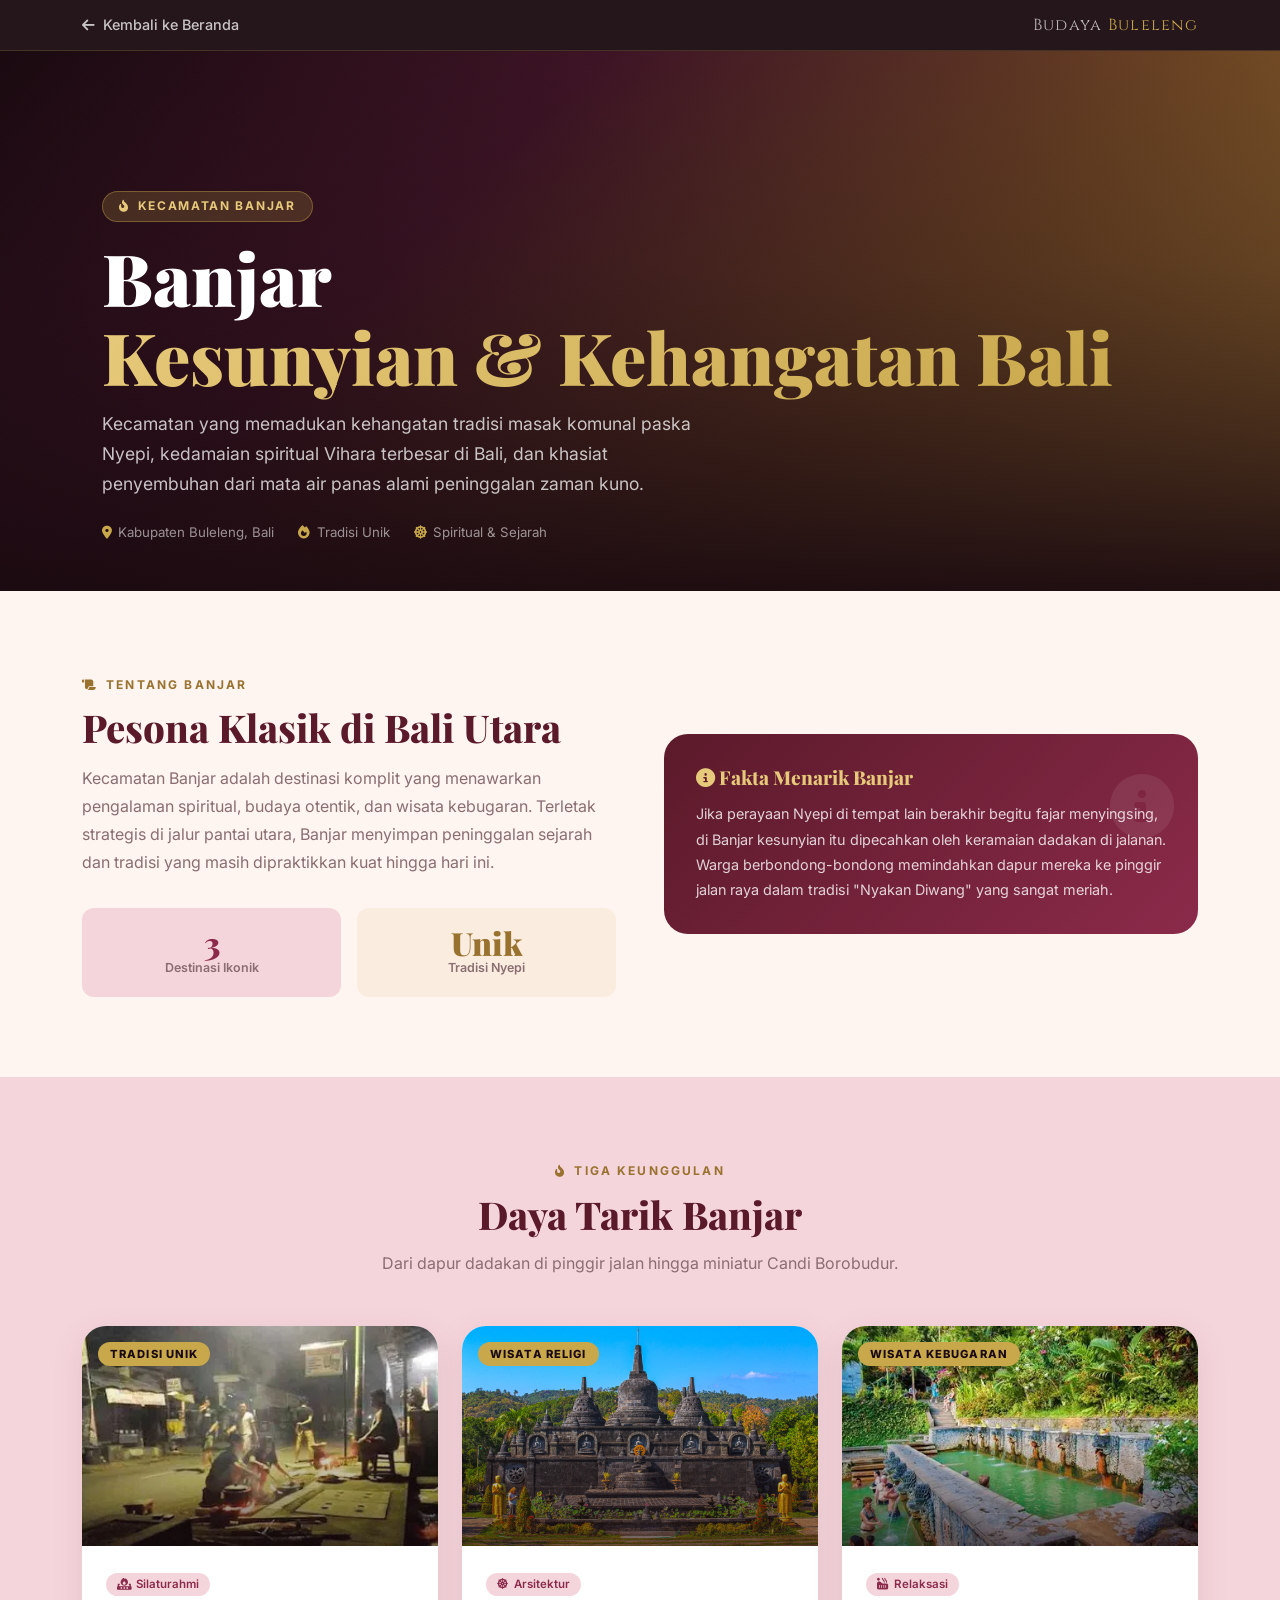
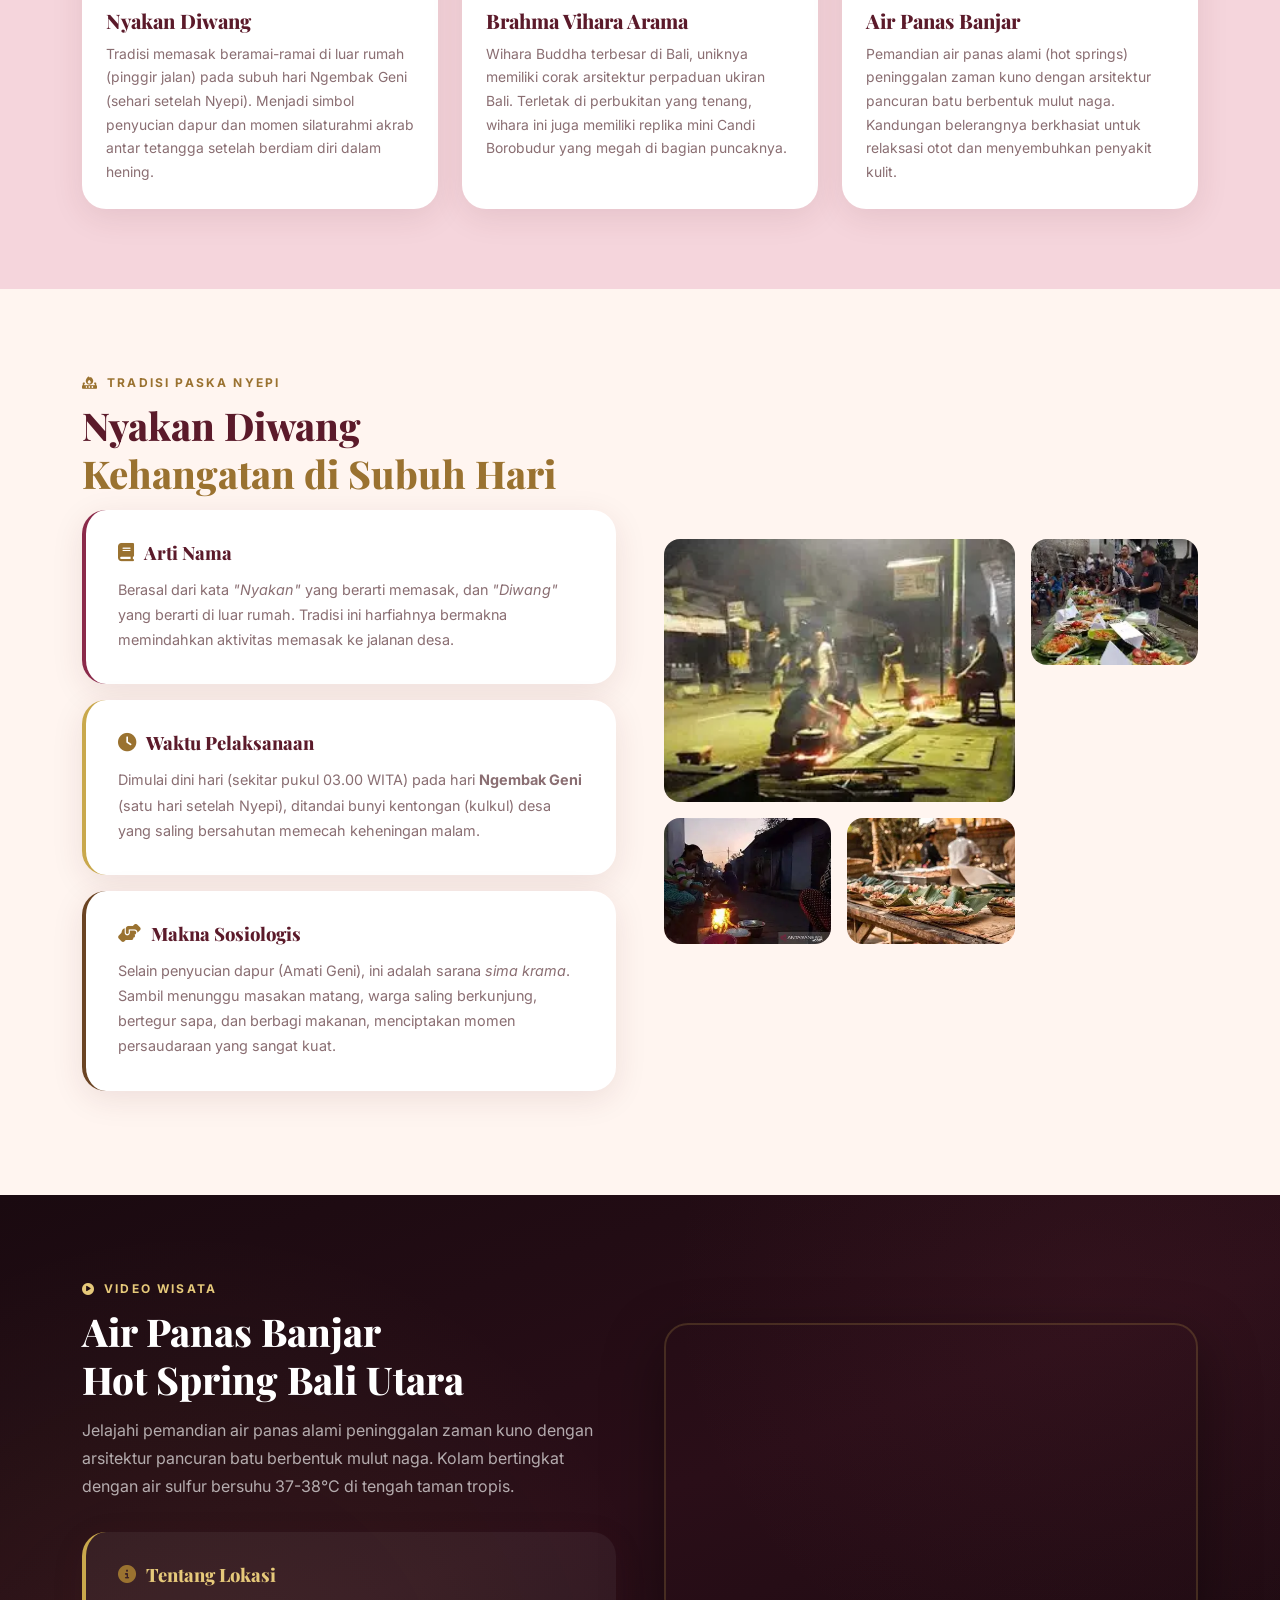
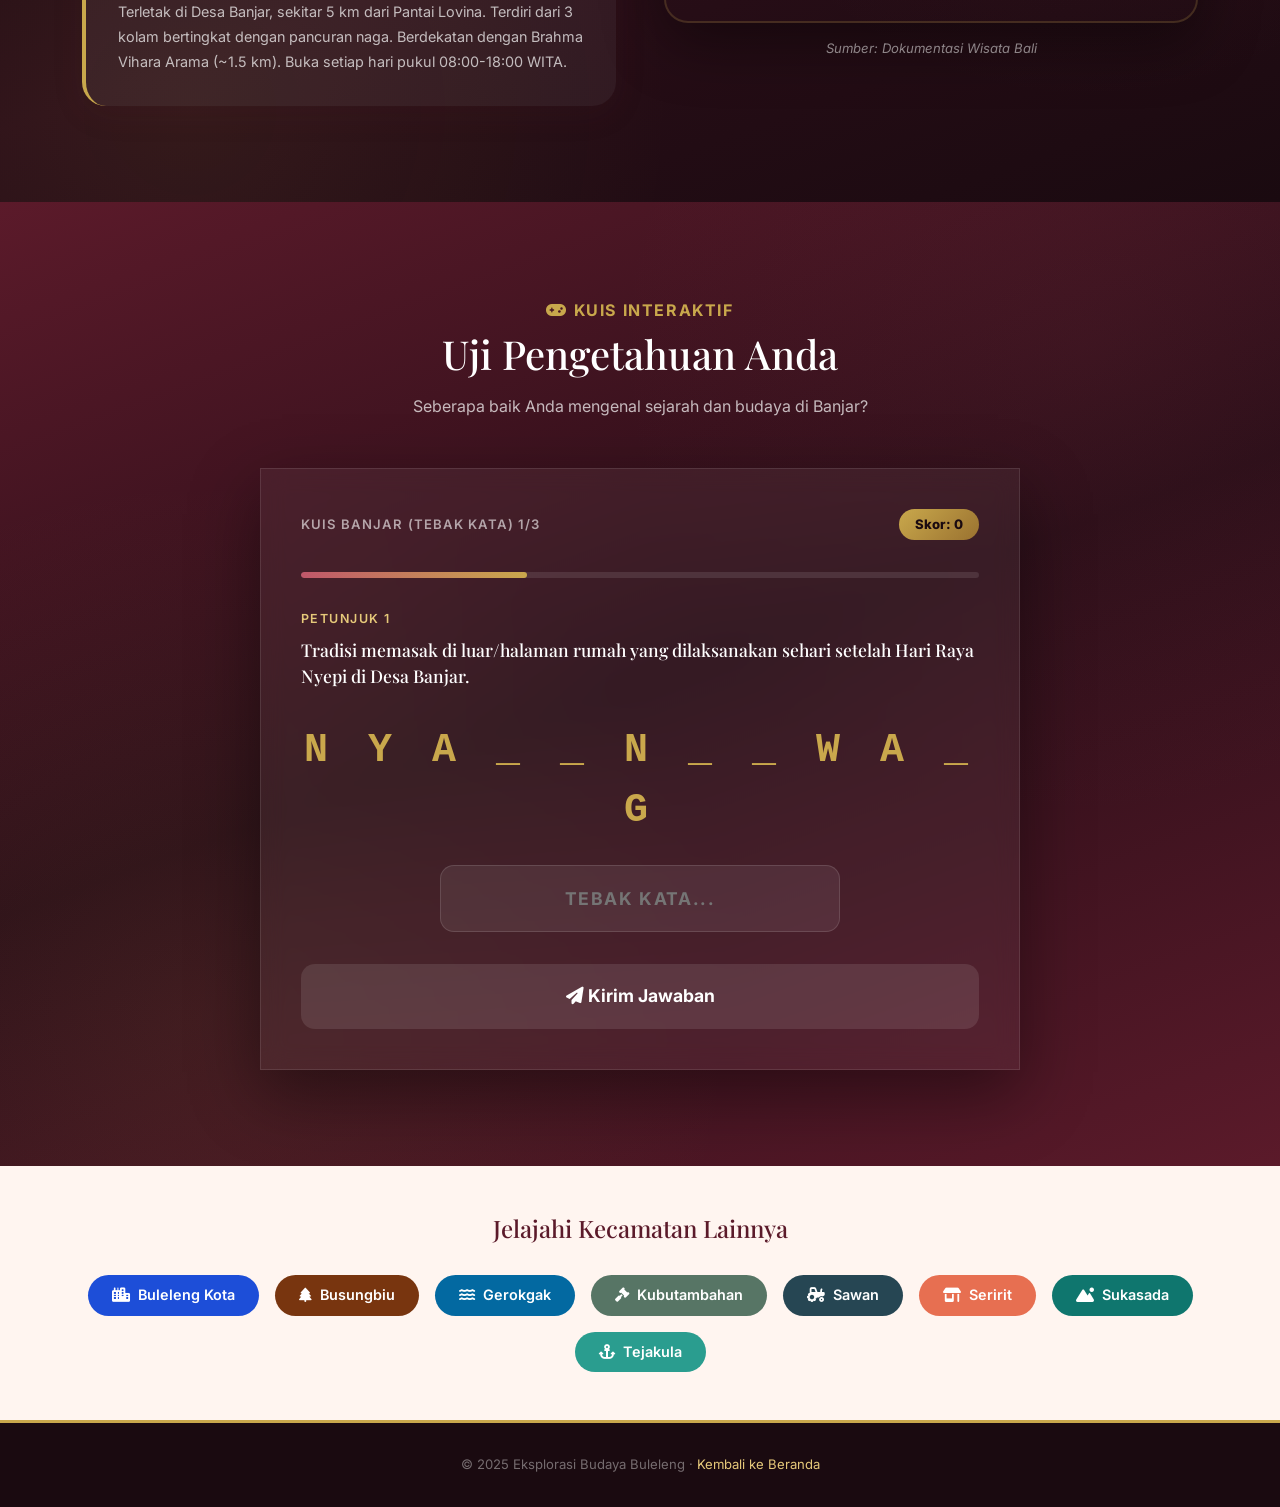
==== commit eb9df52f: "Add files via upload" ====
--- a/banjar.html
+++ b/banjar.html
@@ -333,10 +333,14 @@
   <div class="container">
     <h3>Jelajahi Kecamatan Lainnya</h3>
     <div class="row g-3 justify-content-center">
-      <div class="col-auto"><a href="sukasada.html" class="nav-kec-btn"><i class="fa-solid fa-mountain-sun"></i> Sukasada</a></div>
-      <div class="col-auto"><a href="gerokgak.html" class="nav-kec-btn"><i class="fa-solid fa-water"></i> Gerokgak</a></div>
-      <div class="col-auto"><a href="buleleng.html" class="nav-kec-btn"><i class="fa-solid fa-city"></i> Buleleng Kota</a></div>
-      <div class="col-auto"><a href="busungbiu.html" class="nav-kec-btn brown"><i class="fa-solid fa-tree"></i> Busungbiu</a></div>
+      <div class="col-auto"><a href="buleleng.html" class="nav-kec-btn" style="background:#1d4ed8;"><i class="fa-solid fa-city"></i> Buleleng Kota</a></div>
+      <div class="col-auto"><a href="busungbiu.html" class="nav-kec-btn" style="background:#78350f;"><i class="fa-solid fa-tree"></i> Busungbiu</a></div>
+      <div class="col-auto"><a href="gerokgak.html" class="nav-kec-btn" style="background:#0369a1;"><i class="fa-solid fa-water"></i> Gerokgak</a></div>
+      <div class="col-auto"><a href="kubutambahan.html" class="nav-kec-btn" style="background:#577565;"><i class="fa-solid fa-gavel"></i> Kubutambahan</a></div>
+      <div class="col-auto"><a href="sawan.html" class="nav-kec-btn" style="background:#264653;"><i class="fa-solid fa-tractor"></i> Sawan</a></div>
+      <div class="col-auto"><a href="seririt.html" class="nav-kec-btn" style="background:#e76f51;"><i class="fa-solid fa-shop"></i> Seririt</a></div>
+      <div class="col-auto"><a href="sukasada.html" class="nav-kec-btn" style="background:#0f766e;"><i class="fa-solid fa-mountain-sun"></i> Sukasada</a></div>
+      <div class="col-auto"><a href="tejakula.html" class="nav-kec-btn" style="background:#2a9d8f;"><i class="fa-solid fa-anchor"></i> Tejakula</a></div>
     </div>
   </div>
 </section>
